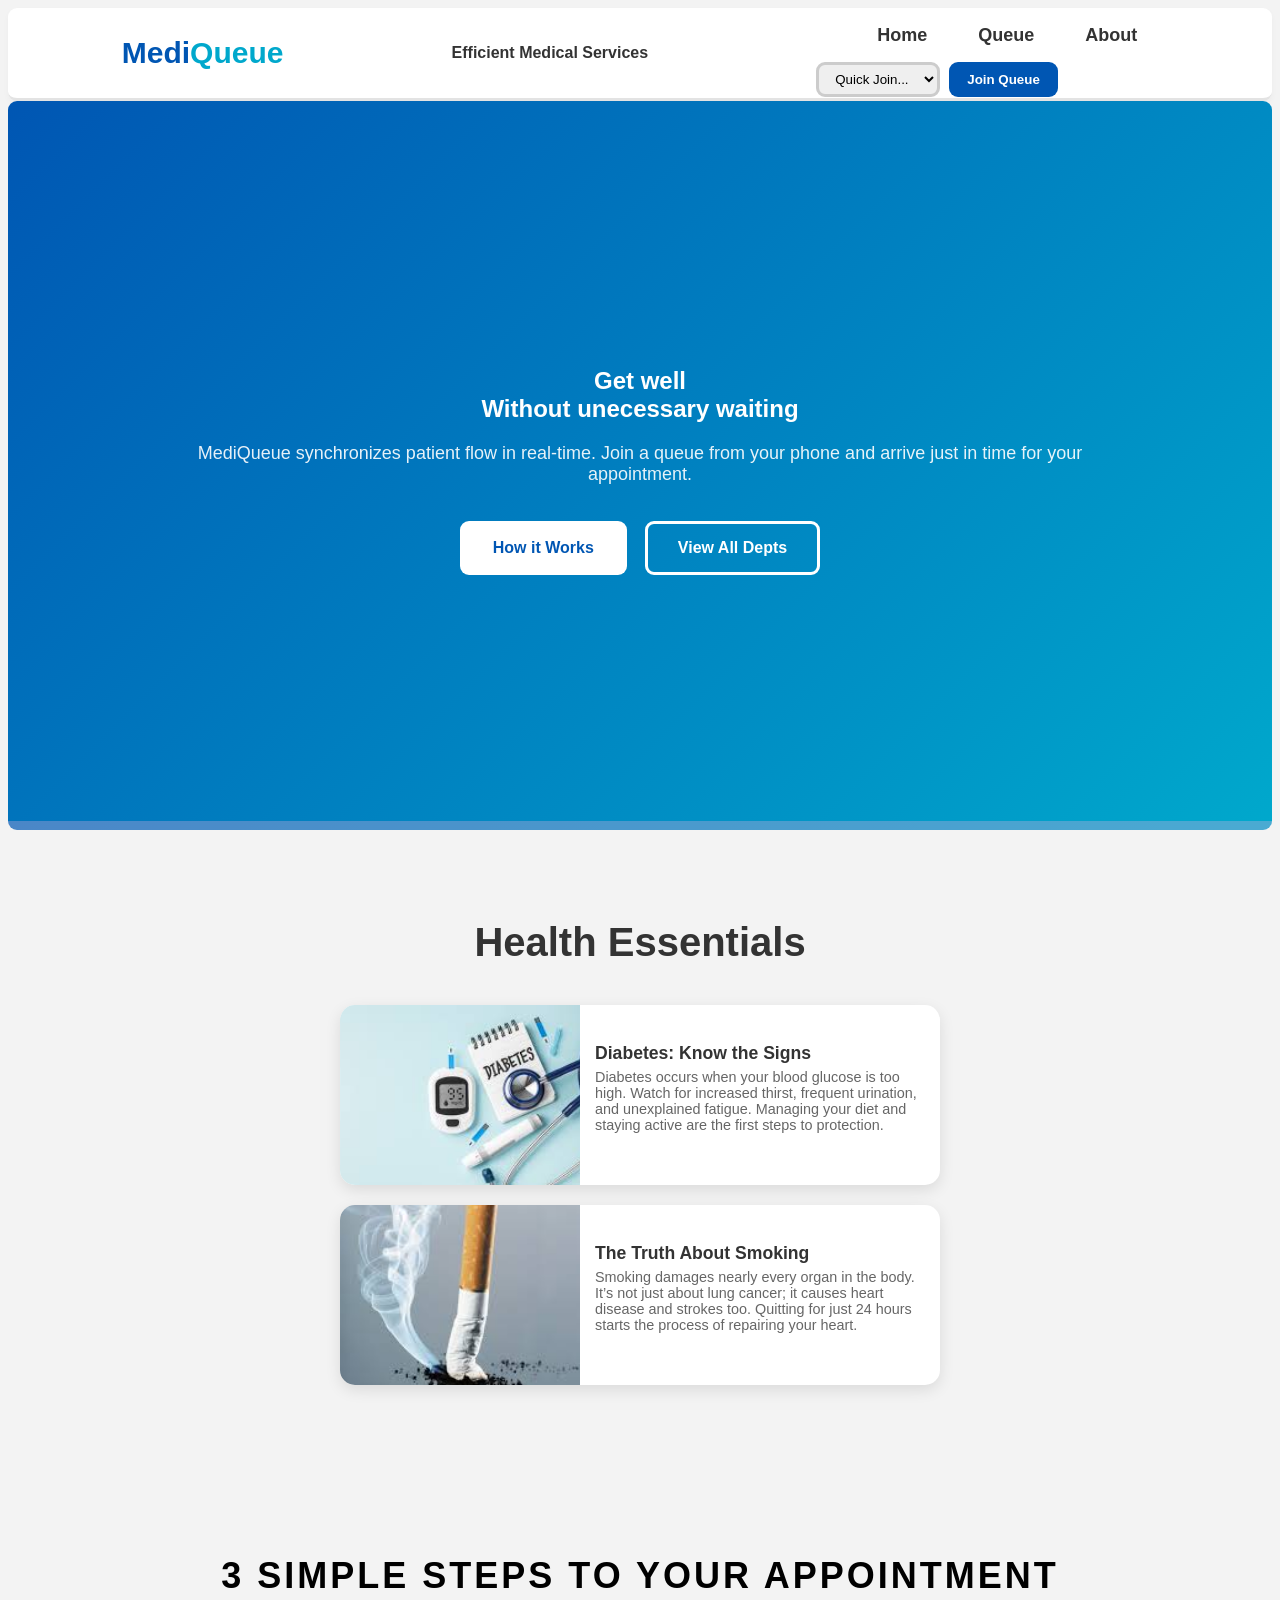
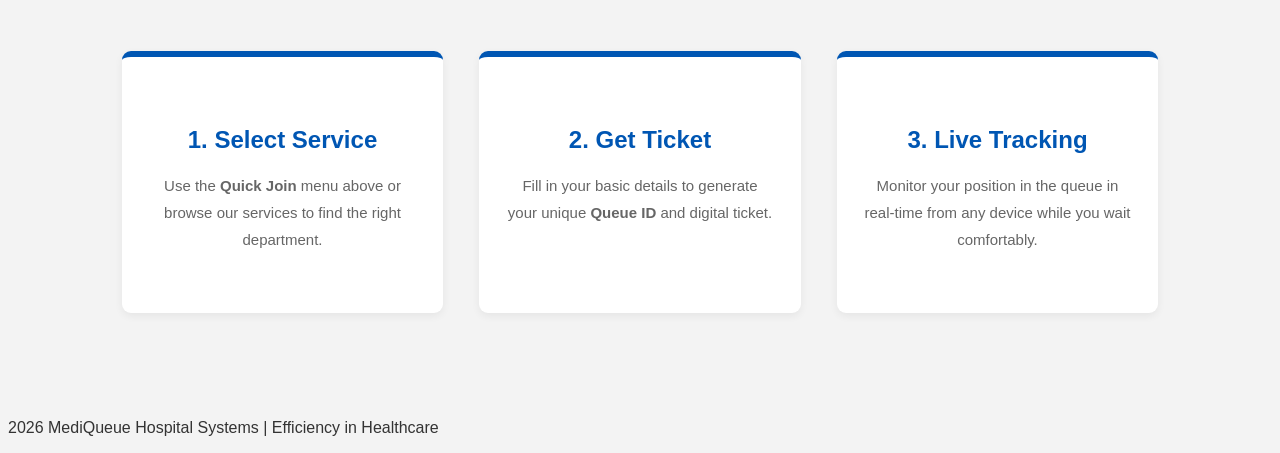
==== index.html @ 0e1d1bbe "adjustments for awareness container & mobile media queries" ====
<!doctype html>
<html lang="en">
  <head>
    <meta charset="UTF-8" />
    <meta name="viewport" content="width=device-width, initial-scale=1.0" />
    <title>MediQueue| Home</title>
    <link rel="stylesheet" href="./style.css" />
  </head>
  <body>
    <header>
      <div class="logo">
        <span class="medi">Medi</span><span class="queue">Queue</span>
      </div>
      <!-- created a navigation on my header -->
      <p><strong>Efficient Medical Services</strong></p>
      <nav class="navbar">
        <ul class="nav-links">
          <li><a href="index.html">Home</a></li>
          <li><a href="booking.html">Queue</a></li>
          <li><a href="about.html">About</a></li>
        </ul>
        <!-- a shortcut to patients with the services they need its like a quick join -->
        <form class="nav-queue-form" action="booking.html" method="GET">
          <select name="dept" id="dept-select" required>
            <option value="" disabled selected>Quick Join...</option>
            <option value="xray">X-Ray</option>
            <option value="dental">Dentist</option>
            <option value="mri">MRI</option>
          </select>
          <button type="submit">Join Queue</button>
        </form>
      </nav>
    </header>
    <main>
      <section class="hero">
        <!-- container for hero contents -->
        <div class="hero-content">
          <h2>Get well <br />Without unecessary waiting</h2>
          <p>
            MediQueue synchronizes patient flow in real-time. Join a queue from
            your phone and arrive just in time for your appointment.
          </p>
          <div class="hero-btns">
            <a href="#how-it-works" class="btn-primary">How it Works</a>
            <a href="booking.html" class="btn-secondary">View All Depts</a>
          </div>
        </div>
      </section>
      <!-- some awareness readings -->
      <section class="awareness-container">
        <h2 class="main-title">Health Essentials</h2>

        <div class="zap-card">
          <div class="zap-image-box">
            <img src="diabetes.jpg" alt="Diabetes Awareness" />
          </div>
          <div class="zap-info">
            <h3>Diabetes: Know the Signs</h3>
            <p>
              Diabetes occurs when your blood glucose is too high. Watch for
              increased thirst, frequent urination, and unexplained fatigue.
              Managing your diet and staying active are the first steps to
              protection.
            </p>
          </div>
        </div>

        <div class="zap-card">
          <div class="zap-image-box">
            <img src="smoking.jpg" alt="Dangers of Smoking" />
          </div>
          <div class="zap-info">
            <h3>The Truth About Smoking</h3>
            <p>
              Smoking damages nearly every organ in the body. It’s not just
              about lung cancer; it causes heart disease and strokes too.
              Quitting for just 24 hours starts the process of repairing your
              heart.
            </p>
          </div>
        </div>
      </section>

      <!-- section steps to follow to use the platfom -->
      <section id="how-it-works" class="info-grid">
        <h2>3 Simple Steps to Your Appointment</h2>
        <div class="steps-container">
          <article class="step-card">
            <h3>1. Select Service</h3>
            <p>
              Use the <strong>Quick Join</strong> menu above or browse our
              services to find the right department.
            </p>
          </article>

          <article class="step-card">
            <h3>2. Get Ticket</h3>
            <p>
              Fill in your basic details to generate your unique
              <strong>Queue ID</strong> and digital ticket.
            </p>
          </article>

          <article class="step-card">
            <h3>3. Live Tracking</h3>
            <p>
              Monitor your position in the queue in real-time from any device
              while you wait comfortably.
            </p>
          </article>
        </div>
      </section>
    </main>
    <!-- footer  -->
    <footer>
      <p>2026 MediQueue Hospital Systems | Efficiency in Healthcare</p>
    </footer>
  </body>
</html>
---- style.css ----
body {
    font-family: 'Segoe UI', Arial, sans-serif;
    background-color: #f3f3f3;
    /* Light grey/white for a sterile feel */
    color: #333333;
    /* Dark grey for easy reading */
}

/* flex things on my header section */
header {
    display: flex;
    align-items: center;
    justify-content: space-between;
    height: 90px;
    padding: 0 9%;
    background-color: #ffff;
    box-shadow: 0px 3px 9px rgba(0, 0, 0, 0.09);
    margin: 0px;
    border-radius: 9px;
    /* header pop up effect */
    border-bottom: 3px solid #e3e3e3;
    /* transition to the header & cursor */
    box-shadow: 0 3px 6px rgba(0, 0, 0, 0.03);
    transition: all 0.6s cubic-bezier(0.165, 0.84, 0.44, 1);
    cursor: pointer;


}

/* the hover effect whe around the header section */
header:hover {
    /* Lift the header slightly (Universal 3) */
    transform: translateY(-3px);

    /* Intensify the shadow (Universal 9) to create depth */
    box-shadow: 0 9px 18px rgba(0, 0, 0, 0.09);

    /* Change border to your Hospital Blue (3px) */
    border-bottom: 3px solid #0056b3;

    /* Slight brightness boost */
    background-color: #fafafa;
}

/* Adjusting Nav Links to react when the Header is hovered */
header:hover .nav-links a {
    color: #0056b3;
}

/* nav links modification */
.nav-links {
    display: flex;
    list-style: none;
    gap: 9px;
    /* Universal 3x3 gap */
    align-items: center;
}


.logo {
    font-size: 30px;
    /* 3 x 10 */
    font-weight: 900;
    /* Universal 9 (Strongest) */
    cursor: pointer;
    transition: transform 0.3s cubic-bezier(0.175, 0.885, 0.32, 1.275);
    display: inline-block;
}

/* Base Colors */
.logo .medi {
    color: #0056b3;
    /* Your Hospital Blue */
    transition: color 0.3s ease;
}

.logo .queue {
    color: #00a8cc;
    /* Your Teal */
    transition: color 0.3s ease;
}

/* THE HOVER TRIGGER
   Explanation: When the mouse enters the .logo area:
   1. The whole thing scales up (Pops).
   2. Medi turns Black.
   3. Queue turns Red (Emergency Red). */

.logo:hover {
    transform: scale(1.09);
    /* The Universal 9 Pop */
}

.logo:hover .medi {
    color: #000000;
    /* Black */
}

.logo:hover .queue {
    color: #d9534f;
    /* Emergency Red (#d9534f is a classic medical red) */
}

/* 2. THE MENU ITEMS (The "Buttons")
   Instead of just text, we give the links padding and a background 
   so they look like clickable menu blocks. */
.nav-links li a {
    text-decoration: none;
    color: #333;
    font-weight: 600;
    font-size: 18px;
    /* 1+8 = 9 */

    /* UNIVERSAL SPACING: 9px top/bottom, 18px left/right */
    padding: 9px 18px;

    /* THE MENU LOOK: Rounded corners and a border */
    border-radius: 6px;
    /* Universal 3x2 */
    border: 3px solid transparent;

    transition: all 0.3s ease;
}

/* 3. THE MENU HOVER EFFECT
   When the user hovers, the link fills with your #f3f3f3 
   background to look like a pressed button. */
.nav-links li a:hover {
    background-color: #f3f3f3;
    /* Matches your body color */
    color: #0056b3;
    /* Hospital Blue text */
    border: 3px solid #0056b3;
    /* Highlights the menu boundary */

    /* 3px lift to show it's active */
    transform: translateY(-3px);
}

/* 4. THE ACTIVE STATE
   Use this for the page the user is currently on. */
.nav-links li a.active {
    background-color: #0056b3;
    color: #ffffff;
    border: 3px solid #0056b3;
}

/* nav form modifications */
/* 4. THE NAV FORM - Quick Queue
    The inputs use 9px rounding and 36px height 
   to stay within the universal flow. */
.nav-queue-form {
    display: flex;
    gap: 9px;
}

.nav-queue-form select {
    padding: 6px 12px;
    border-radius: 9px;
    border: 3px solid #cccccc;
    outline: none;
}

.nav-queue-form button {
    padding: 9px 18px;
    border-radius: 9px;
    background-color: #0056b3;
    color: white;
    border: none;
    font-weight: 900;
    cursor: pointer;
}

/* heros section */
/* heros cotainer beautification */
.hero {
    display: flex;
    align-items: center;
    justify-content: center;
    height: 60vh;
    padding: 90px 9%;
    background: linear-gradient(135deg, #0056b3 0%, #00a8cc 100%);
    color: #ffffff;
    text-align: center;
    /* Subtle texture using the #f3f3f3 body color logic at low opacity */
    border-bottom: 9px solid rgba(243, 243, 243, 0.3);
    border-radius: 9px;
}

/* heros content */
.hero-content {
    max-width: 900px;
    /* Universal 9 - Focus width */
}

.hero h1 {
    font-size: 63px;
    /* 6+3 = 9 | Multiples of 9 */
    font-weight: 900;
    margin-bottom: 27px;
    /* 9 x 3 */
    line-height: 0.9;
    letter-spacing: -1px;
}

.hero p {
    font-size: 18px;
    /* 1+8 = 9 | 3 x 6 */
    font-weight: 300;
    /* Light foundation */
    margin-bottom: 36px;
    /* 6 x 6 */
    opacity: 0.9;
    /* Universal 9 opacity */
}

/* hero btns */
.hero-btns {
    display: flex;
    gap: 18px;
    /* 9 x 2 */
    justify-content: center;
}

.btn-primary,
.btn-secondary {
    padding: 15px 30px;
    /* 1+5=6 and 3+0=3 */
    border-radius: 9px;
    /* Universal 9 curve */
    font-weight: 600;
    text-decoration: none;
    transition: all 0.3s ease;
    border: 3px solid transparent;
}

.btn-primary {
    background-color: #ffffff;
    color: #0056b3;
}

.btn-secondary {
    background-color: transparent;
    color: #ffffff;
    border: 3px solid #ffffff;
}

/* button hover effects */
.btn-primary:hover {
    transform: translateY(-3px) scale(1.03);
    background-color: #f3f3f3;
    /* Matches your body color */
    box-shadow: 0 9px 18px rgba(0, 0, 0, 0.2);
}

.btn-secondary:hover {
    background-color: rgba(255, 255, 255, 0.1);
    transform: translateY(-3px);
}

/* info grid */
.info-grid {
    padding: 90px 9%;
    text-align: center;
    background-color: #f3f3f3;
    /* Matching your universal body color */
}

.info-grid h2 {
    font-size: 36px;
    /* 3+6 = 9 | Universal 9 */
    margin-bottom: 54px;
    /* 9 x 6 */
    color: #000000;
    /* Matching your black logo hover state */
    text-transform: uppercase;
    letter-spacing: 3px;
}

/* 2. THE STEPS CONTAINER (The Grid)
   Explanation: We use 'display: grid' with 3 columns. 
   3 columns = 33.3% each, creating a perfect Universal 3 balance. */
.steps-container {
    display: grid;
    grid-template-columns: repeat(3, 1fr);
    gap: 36px;
    /* 9 x 4 | Spacious and organized */
    border-radius: 9px;
}

/* 3. THE STEP CARDS
   Explanation: Each card uses a 9px border-radius and a 
   3px top-border for that professional medical highlight. */
.step-card {
    background-color: #ffffff;
    padding: 45px 27px;
    /* 4+5=9 and 2+7=9 */
    border-radius: 9px;
    box-shadow: 0 3px 9px rgba(0, 0, 0, 0.06);
    border-top: 6px solid #0056b3;
    /* The Balance (6) */
    transition: all 0.6s ease;
    /* Universal 6 transition */
}

.step-card h3 {
    font-size: 24px;
    /* 2+4 = 6 */
    margin-bottom: 18px;
    /* 9 x 2 */
    color: #0056b3;
}

.step-card p {
    font-size: 15px;
    /* 1+5 = 6 */
    color: #666;
    line-height: 1.8;
    /* 3 x 0.6 */
}

/* hover effects */
/* Explanation: When a user hovers, the card "Pops" just like the logo.  */
/* We change the border to Red to show activity. */
.step-card:hover {
    transform: translateY(-9px);
    /* The Universal 9 Lift */
    box-shadow: 0 18px 36px rgba(0, 0, 0, 0.12);
    border-top: 6px solid #d9534f;
    /* Shifts to Emergency Red */
}

/* media queries to ensure right display on different devices like mobile phone ,desktop & tablet */
@media (max-width: 768px) {
    .steps-container {
        grid-template-columns: 1fr;
        padding: 0 3%;
    }
}

/* images injected in the service page by the inscript javascript */
.dept-img {
    width: 100%;
    /* Fills the width of the card */
    max-width: 600px;
    /* Prevents it from getting TOO huge on big screens */
    height: 400px;
    /* Increased from 250px to make it "big a little more" */
    object-fit: cover;
    /* Keeps the photo from stretching/looking weird */
    border-radius: 12px;
    /* Softens the corners */
    display: block;
    /* Centers it better */
    margin: 0 auto 20px;
    /* Centers the image and adds space below it */
    box-shadow: 0 4px 15px rgba(0, 0, 0, 0.1);
    /* Optional: adds a nice lift */
}


/* 2. The "Pop" Entrance Animation */
@keyframes popIn {
    0% {
        transform: scale(0.5);
        opacity: 0;
    }

    70% {
        transform: scale(1.1);
    }

    /* The "Bounce" or Zap */
    100% {
        transform: scale(1);
        opacity: 1;
    }
}

.main-title {
    text-align: center;
    /* Centers the text inside the box */
    margin: 40px auto;
    /* Adds space top/bottom and centers the box itself */
    width: 100%;
    /* Ensures it has the full width to center within */
    font-size: 2.5rem;
    /* Makes it stand out as a main heading */
    color: #333;
    /* Dark professional color */
    position: relative;
    /* Useful if you want to add underlines later */
}

/* 1. THE BOX AROUND THE CARDS */
.awareness-container {
    width: 600px;
    /* Sets a small, fixed width */
    margin: 50px auto;
    /* The 'auto' part forces it to the center of the page */
    display: flex;
    flex-direction: column;
    gap: 20px;
    /* Space between the two cards */
}

/* 2. THE TITLE */
.main-title {
    text-align: center;
    /* Puts the text in the middle */
    margin-bottom: 20px;
}

/* 3. THE CARD */
.zap-card {
    display: flex;
    /* Image and Text sit side-by-side */
    height: 180px;
    /* Makes the card short and sleek */
    background: white;
    border-radius: 15px;
    box-shadow: 0 5px 15px rgba(0, 0, 0, 0.1);
    overflow: hidden;
    transition: transform 0.3s;
    /* The 'Zap' speed */
    cursor: pointer;
}

/* 4. THE ZAP (Pop out when hovered) */
.zap-card:hover {
    transform: scale(1.05);
    /* Card grows slightly */
}

/* 5. IMAGE SIDE (40% of the card) */
.zap-image-box {
    flex: 0 0 40%;
}

.zap-image-box img {
    width: 100%;
    height: 100%;
    object-fit: cover;
    /* Keeps the photo looking sharp */
}

/* 6. TEXT SIDE (60% of the card) */
.zap-info {
    flex: 1;
    padding: 15px;
    display: flex;
    flex-direction: column;
    justify-content: center;
    /* Centers text top-to-bottom */
}

.zap-info h3 {
    margin: 0;
    font-size: 1.1rem;
}

.zap-info p {
    font-size: 0.9rem;
    color: #666;
    margin-top: 5px;
}
/* fix for mobile query */
@media (max-width: 600px) {
    .awareness-container {
        width: 90%;
        /* On small screens, don't stay 600px or you'll go off-edge */
    }
}
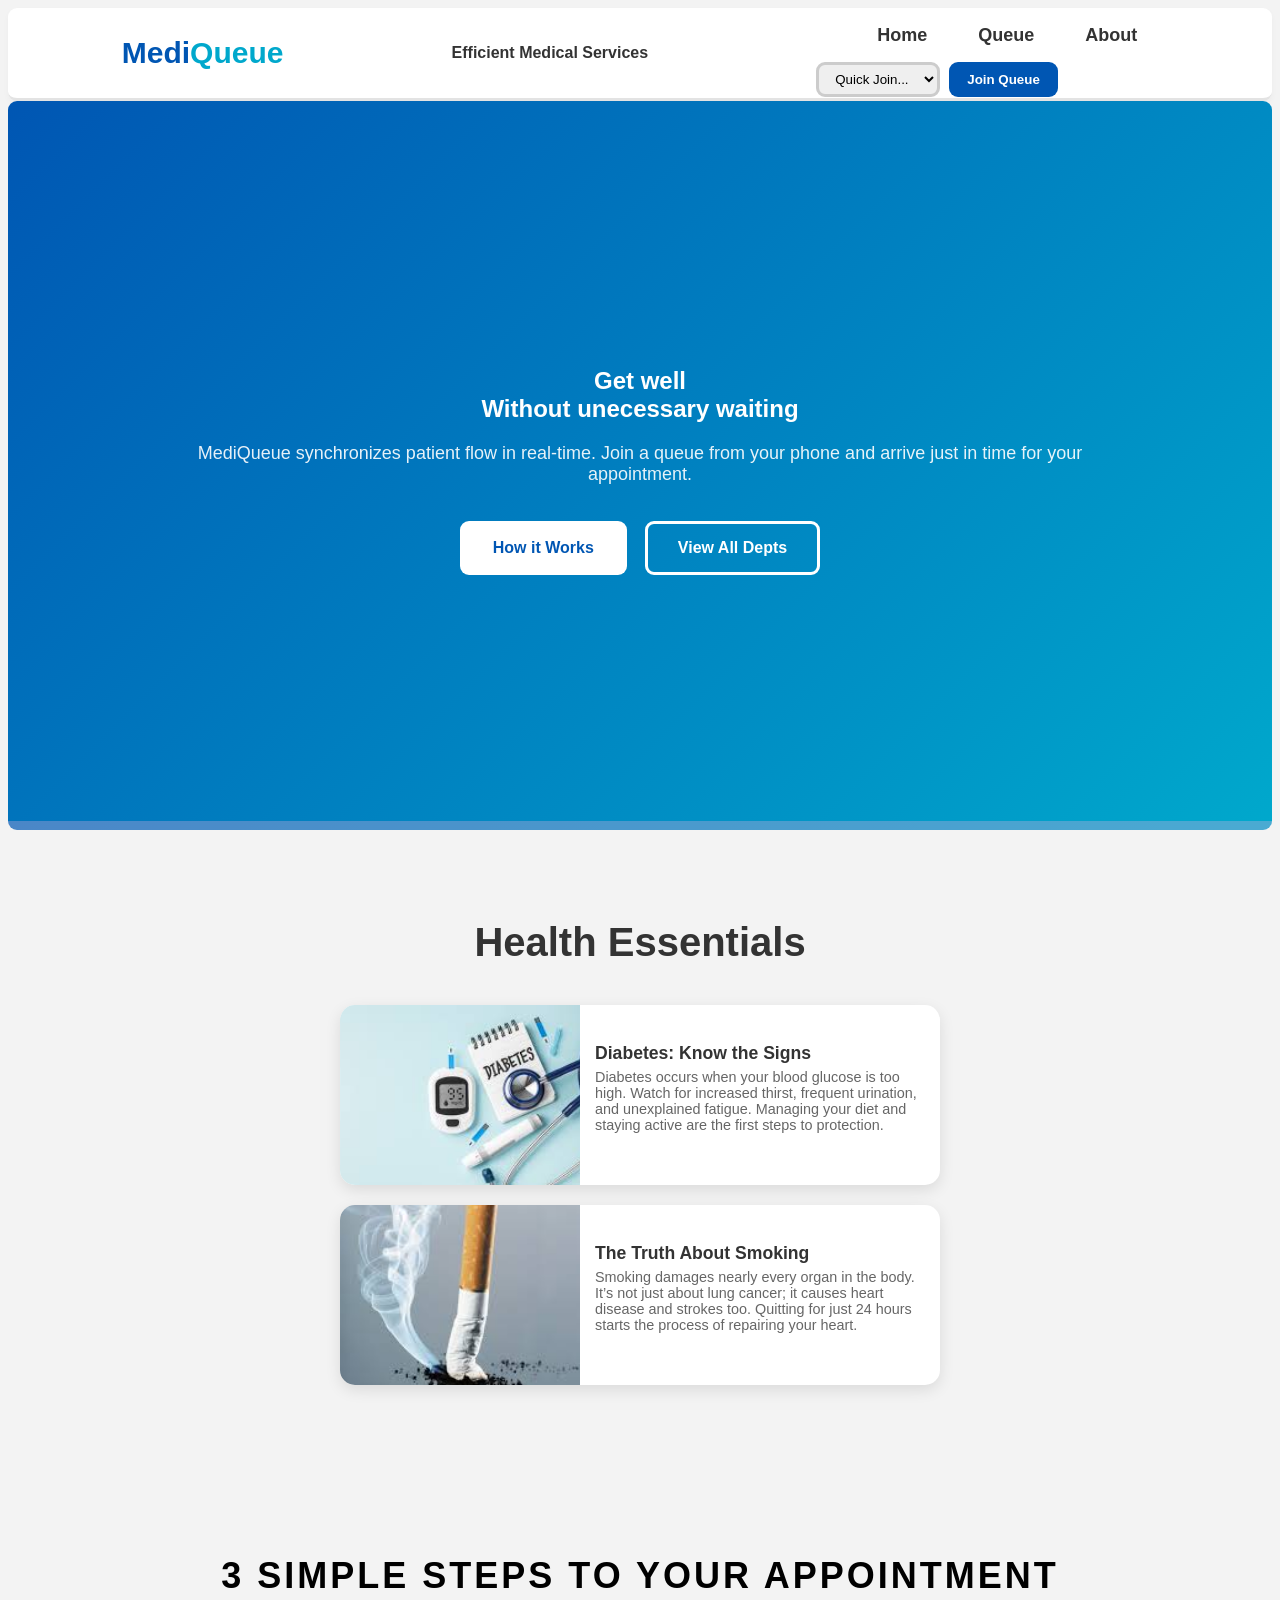
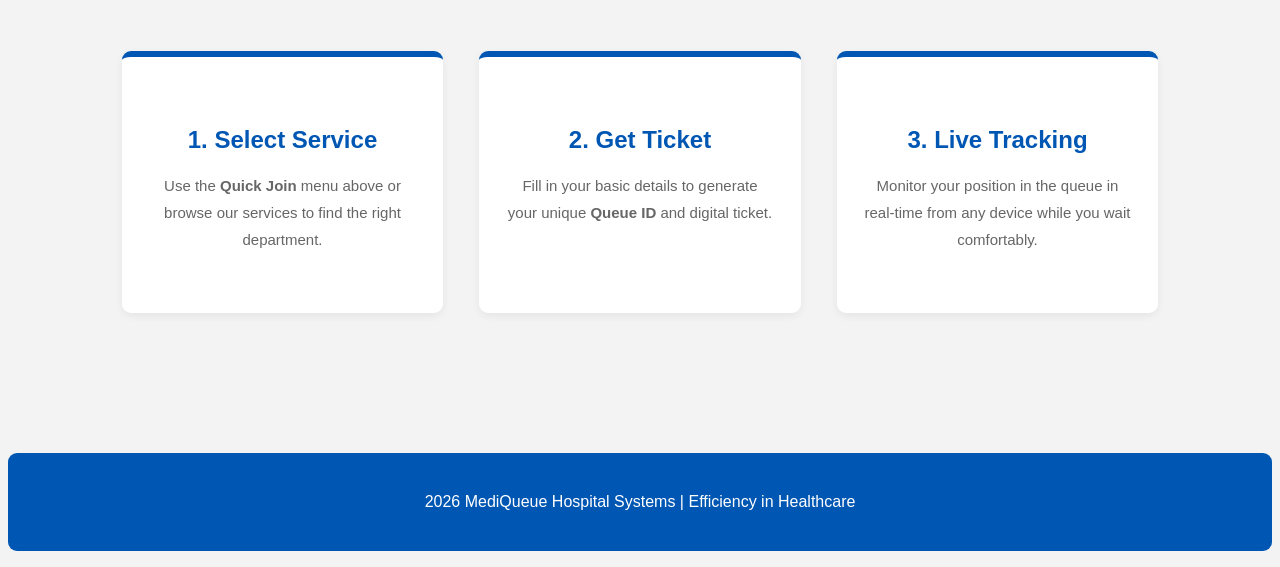
==== commit e1be4e4b: "adjustment on the footer" ====
--- a/index.html
+++ b/index.html
@@ -113,7 +113,7 @@
     </main>
     <!-- footer  -->
     <footer>
-      <p>2026 MediQueue Hospital Systems | Efficiency in Healthcare</p>
+      <p class="footer">2026 MediQueue Hospital Systems | Efficiency in Healthcare</p>
     </footer>
   </body>
 </html>
--- a/style.css
+++ b/style.css
@@ -470,4 +470,12 @@
         width: 90%;
         /* On small screens, don't stay 600px or you'll go off-edge */
     }
-}   +}  
+.footer {
+    background-color: #0056b3;
+    color: white;           /* White Text */
+    text-align: center;     /* Centers Everything */
+    padding: 40px 20px;     /* Space inside */
+    margin-top: 50px;
+    border-radius: 9px;
+} 
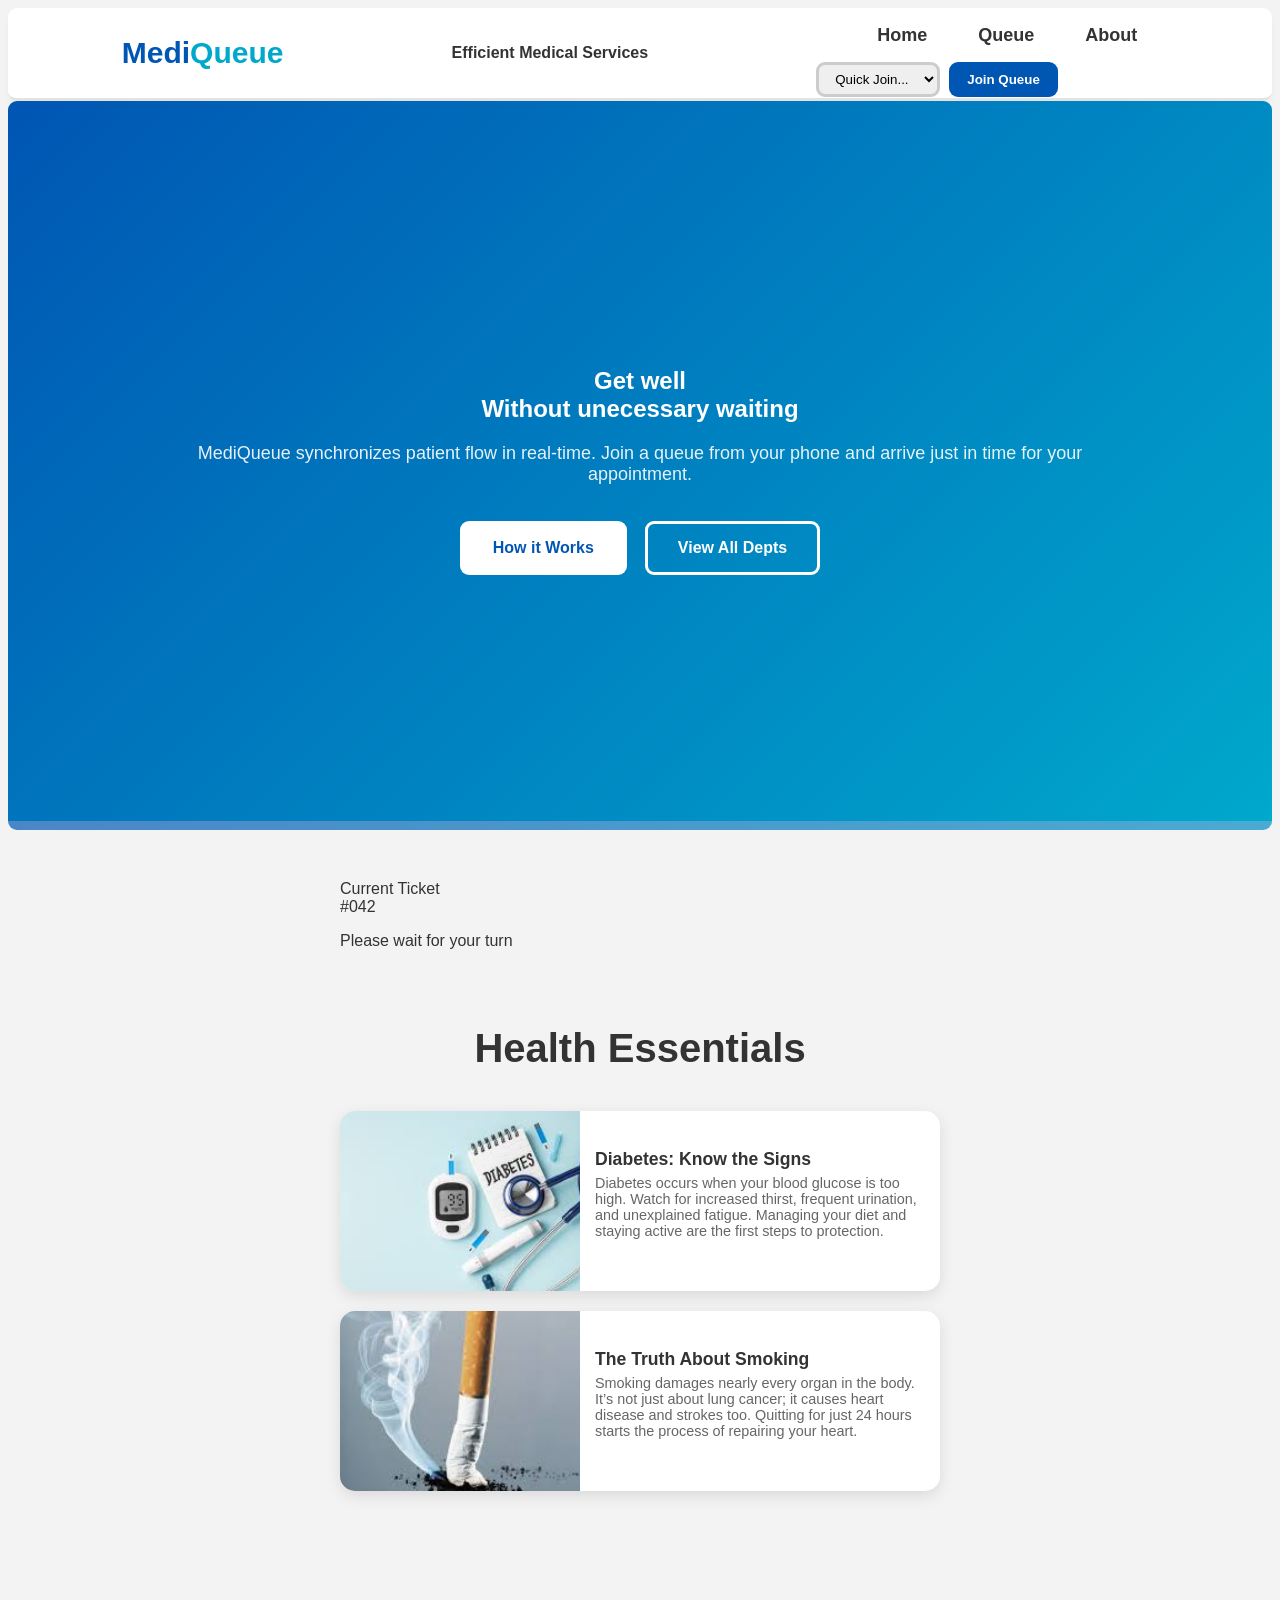
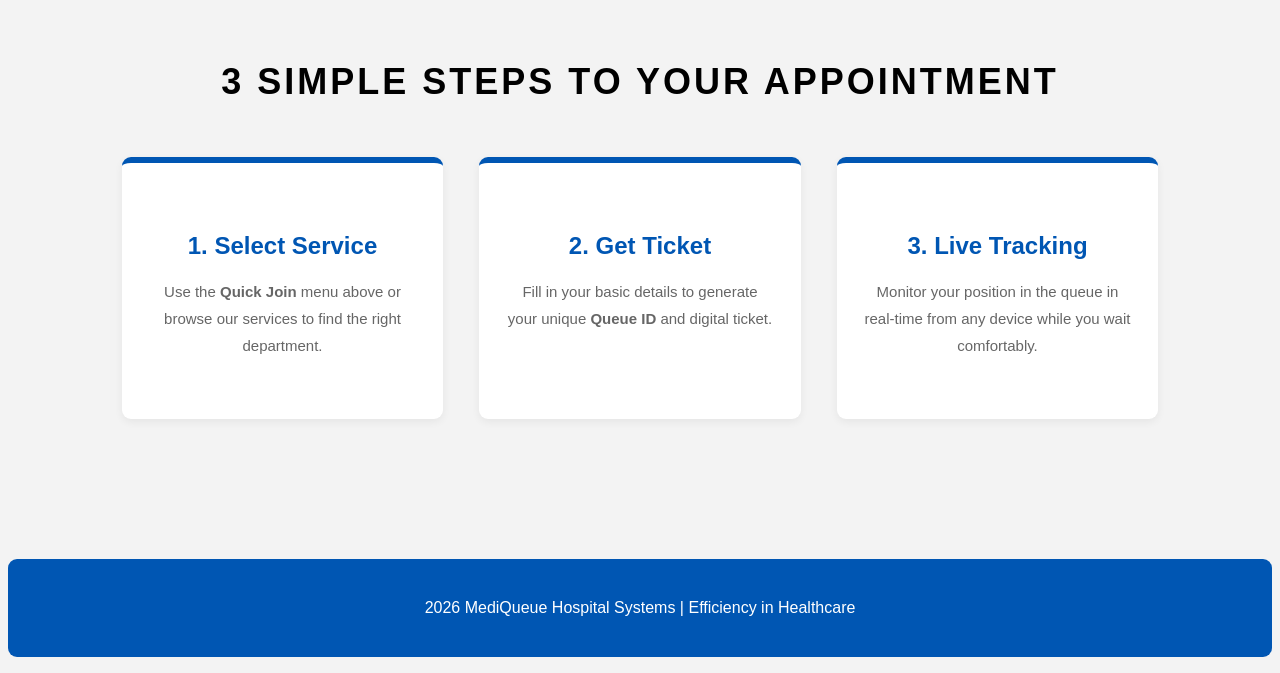
==== commit 8e6943d2: "created a ticket dispay container" ====
--- a/index.html
+++ b/index.html
@@ -1,119 +1,129 @@
 <!doctype html>
 <html lang="en">
-  <head>
-    <meta charset="UTF-8" />
-    <meta name="viewport" content="width=device-width, initial-scale=1.0" />
-    <title>MediQueue| Home</title>
-    <link rel="stylesheet" href="./style.css" />
-  </head>
-  <body>
-    <header>
-      <div class="logo">
-        <span class="medi">Medi</span><span class="queue">Queue</span>
+
+<head>
+  <meta charset="UTF-8" />
+  <meta name="viewport" content="width=device-width, initial-scale=1.0" />
+  <title>MediQueue| Home</title>
+  <link rel="stylesheet" href="./style.css" />
+</head>
+
+<body>
+  <header>
+    <div class="logo">
+      <span class="medi">Medi</span><span class="queue">Queue</span>
+    </div>
+    <!-- created a navigation on my header -->
+    <p><strong>Efficient Medical Services</strong></p>
+    <nav class="navbar">
+      <ul class="nav-links">
+        <li><a href="index.html">Home</a></li>
+        <li><a href="booking.html">Queue</a></li>
+        <li><a href="about.html">About</a></li>
+      </ul>
+      <!-- a shortcut to patients with the services they need its like a quick join -->
+      <form class="nav-queue-form" action="booking.html" method="GET">
+        <select name="dept" id="dept-select" required>
+          <option value="" disabled selected>Quick Join...</option>
+          <option value="xray">X-Ray</option>
+          <option value="dental">Dentist</option>
+          <option value="mri">MRI</option>
+        </select>
+        <button type="submit">Join Queue</button>
+      </form>
+    </nav>
+  </header>
+  <main>
+    <section class="hero">
+      <!-- container for hero contents -->
+      <div class="hero-content">
+        <h2>Get well <br />Without unecessary waiting</h2>
+        <p>
+          MediQueue synchronizes patient flow in real-time. Join a queue from
+          your phone and arrive just in time for your appointment.
+        </p>
+        <div class="hero-btns">
+          <a href="#how-it-works" class="btn-primary">How it Works</a>
+          <a href="booking.html" class="btn-secondary">View All Depts</a>
+        </div>
       </div>
-      <!-- created a navigation on my header -->
-      <p><strong>Efficient Medical Services</strong></p>
-      <nav class="navbar">
-        <ul class="nav-links">
-          <li><a href="index.html">Home</a></li>
-          <li><a href="booking.html">Queue</a></li>
-          <li><a href="about.html">About</a></li>
-        </ul>
-        <!-- a shortcut to patients with the services they need its like a quick join -->
-        <form class="nav-queue-form" action="booking.html" method="GET">
-          <select name="dept" id="dept-select" required>
-            <option value="" disabled selected>Quick Join...</option>
-            <option value="xray">X-Ray</option>
-            <option value="dental">Dentist</option>
-            <option value="mri">MRI</option>
-          </select>
-          <button type="submit">Join Queue</button>
-        </form>
-      </nav>
-    </header>
-    <main>
-      <section class="hero">
-        <!-- container for hero contents -->
-        <div class="hero-content">
-          <h2>Get well <br />Without unecessary waiting</h2>
+    </section>
+    <!-- some awareness readings -->
+    <section class="awareness-container">
+      <div class="ticket-display">
+        <span class="ticket-label">Current Ticket</span>
+        <div class="ticket-number">#042</div>
+        <p class="ticket-status">Please wait for your turn</p>
+      </div>
+      <h2 class="main-title">Health Essentials</h2>
+
+      <div class="zap-card">
+        <div class="zap-image-box">
+          <img src="diabetes.jpg" alt="Diabetes Awareness" />
+        </div>
+        <div class="zap-info">
+          <h3>Diabetes: Know the Signs</h3>
           <p>
-            MediQueue synchronizes patient flow in real-time. Join a queue from
-            your phone and arrive just in time for your appointment.
+            Diabetes occurs when your blood glucose is too high. Watch for
+            increased thirst, frequent urination, and unexplained fatigue.
+            Managing your diet and staying active are the first steps to
+            protection.
           </p>
-          <div class="hero-btns">
-            <a href="#how-it-works" class="btn-primary">How it Works</a>
-            <a href="booking.html" class="btn-secondary">View All Depts</a>
-          </div>
         </div>
-      </section>
-      <!-- some awareness readings -->
-      <section class="awareness-container">
-        <h2 class="main-title">Health Essentials</h2>
+      </div>
 
-        <div class="zap-card">
-          <div class="zap-image-box">
-            <img src="diabetes.jpg" alt="Diabetes Awareness" />
-          </div>
-          <div class="zap-info">
-            <h3>Diabetes: Know the Signs</h3>
-            <p>
-              Diabetes occurs when your blood glucose is too high. Watch for
-              increased thirst, frequent urination, and unexplained fatigue.
-              Managing your diet and staying active are the first steps to
-              protection.
-            </p>
-          </div>
+      <div class="zap-card">
+        <div class="zap-image-box">
+          <img src="smoking.jpg" alt="Dangers of Smoking" />
         </div>
+        <div class="zap-info">
+          <h3>The Truth About Smoking</h3>
+          <p>
+            Smoking damages nearly every organ in the body. It’s not just
+            about lung cancer; it causes heart disease and strokes too.
+            Quitting for just 24 hours starts the process of repairing your
+            heart.
+          </p>
+        </div>
+      </div>
+    </section>
 
-        <div class="zap-card">
-          <div class="zap-image-box">
-            <img src="smoking.jpg" alt="Dangers of Smoking" />
-          </div>
-          <div class="zap-info">
-            <h3>The Truth About Smoking</h3>
-            <p>
-              Smoking damages nearly every organ in the body. It’s not just
-              about lung cancer; it causes heart disease and strokes too.
-              Quitting for just 24 hours starts the process of repairing your
-              heart.
-            </p>
-          </div>
-        </div>
-      </section>
+    <!-- section steps to follow to use the platfom -->
+    <section id="how-it-works" class="info-grid">
+      <h2>3 Simple Steps to Your Appointment</h2>
+      <div class="steps-container">
+        <article class="step-card">
+          <h3>1. Select Service</h3>
+          <p>
+            Use the <strong>Quick Join</strong> menu above or browse our
+            services to find the right department.
+          </p>
+        </article>
 
-      <!-- section steps to follow to use the platfom -->
-      <section id="how-it-works" class="info-grid">
-        <h2>3 Simple Steps to Your Appointment</h2>
-        <div class="steps-container">
-          <article class="step-card">
-            <h3>1. Select Service</h3>
-            <p>
-              Use the <strong>Quick Join</strong> menu above or browse our
-              services to find the right department.
-            </p>
-          </article>
+        <article class="step-card">
+          <h3>2. Get Ticket</h3>
+          <p>
+            Fill in your basic details to generate your unique
+            <strong>Queue ID</strong> and digital ticket.
+          </p>
+        </article>
 
-          <article class="step-card">
-            <h3>2. Get Ticket</h3>
-            <p>
-              Fill in your basic details to generate your unique
-              <strong>Queue ID</strong> and digital ticket.
-            </p>
-          </article>
+        <article class="step-card">
+          <h3>3. Live Tracking</h3>
+          <p>
+            Monitor your position in the queue in real-time from any device
+            while you wait comfortably.
+          </p>
+        </article>
+      </div>
+    </section>
+  </main>
+  <!-- footer  -->
+  <footer>
+    <p class="footer">
+      2026 MediQueue Hospital Systems | Efficiency in Healthcare
+    </p>
+  </footer>
+</body>
 
-          <article class="step-card">
-            <h3>3. Live Tracking</h3>
-            <p>
-              Monitor your position in the queue in real-time from any device
-              while you wait comfortably.
-            </p>
-          </article>
-        </div>
-      </section>
-    </main>
-    <!-- footer  -->
-    <footer>
-      <p class="footer">2026 MediQueue Hospital Systems | Efficiency in Healthcare</p>
-    </footer>
-  </body>
-</html>
+</html>
--- a/style.css
+++ b/style.css
@@ -169,6 +169,21 @@
     border: none;
     font-weight: 900;
     cursor: pointer;
+}
+.exit-btn {
+    padding: 9px 18px;
+    border-radius: 9px;
+    background-color:#0056b3 ;
+    border: none;
+    font-weight: 900;
+    cursor: pointer;
+    font-style: none;
+    margin-top: 40px;
+
+}
+.exit-btn a{
+    text-decoration: none;
+    color: #ffff;
 }
 
 /* heros section */
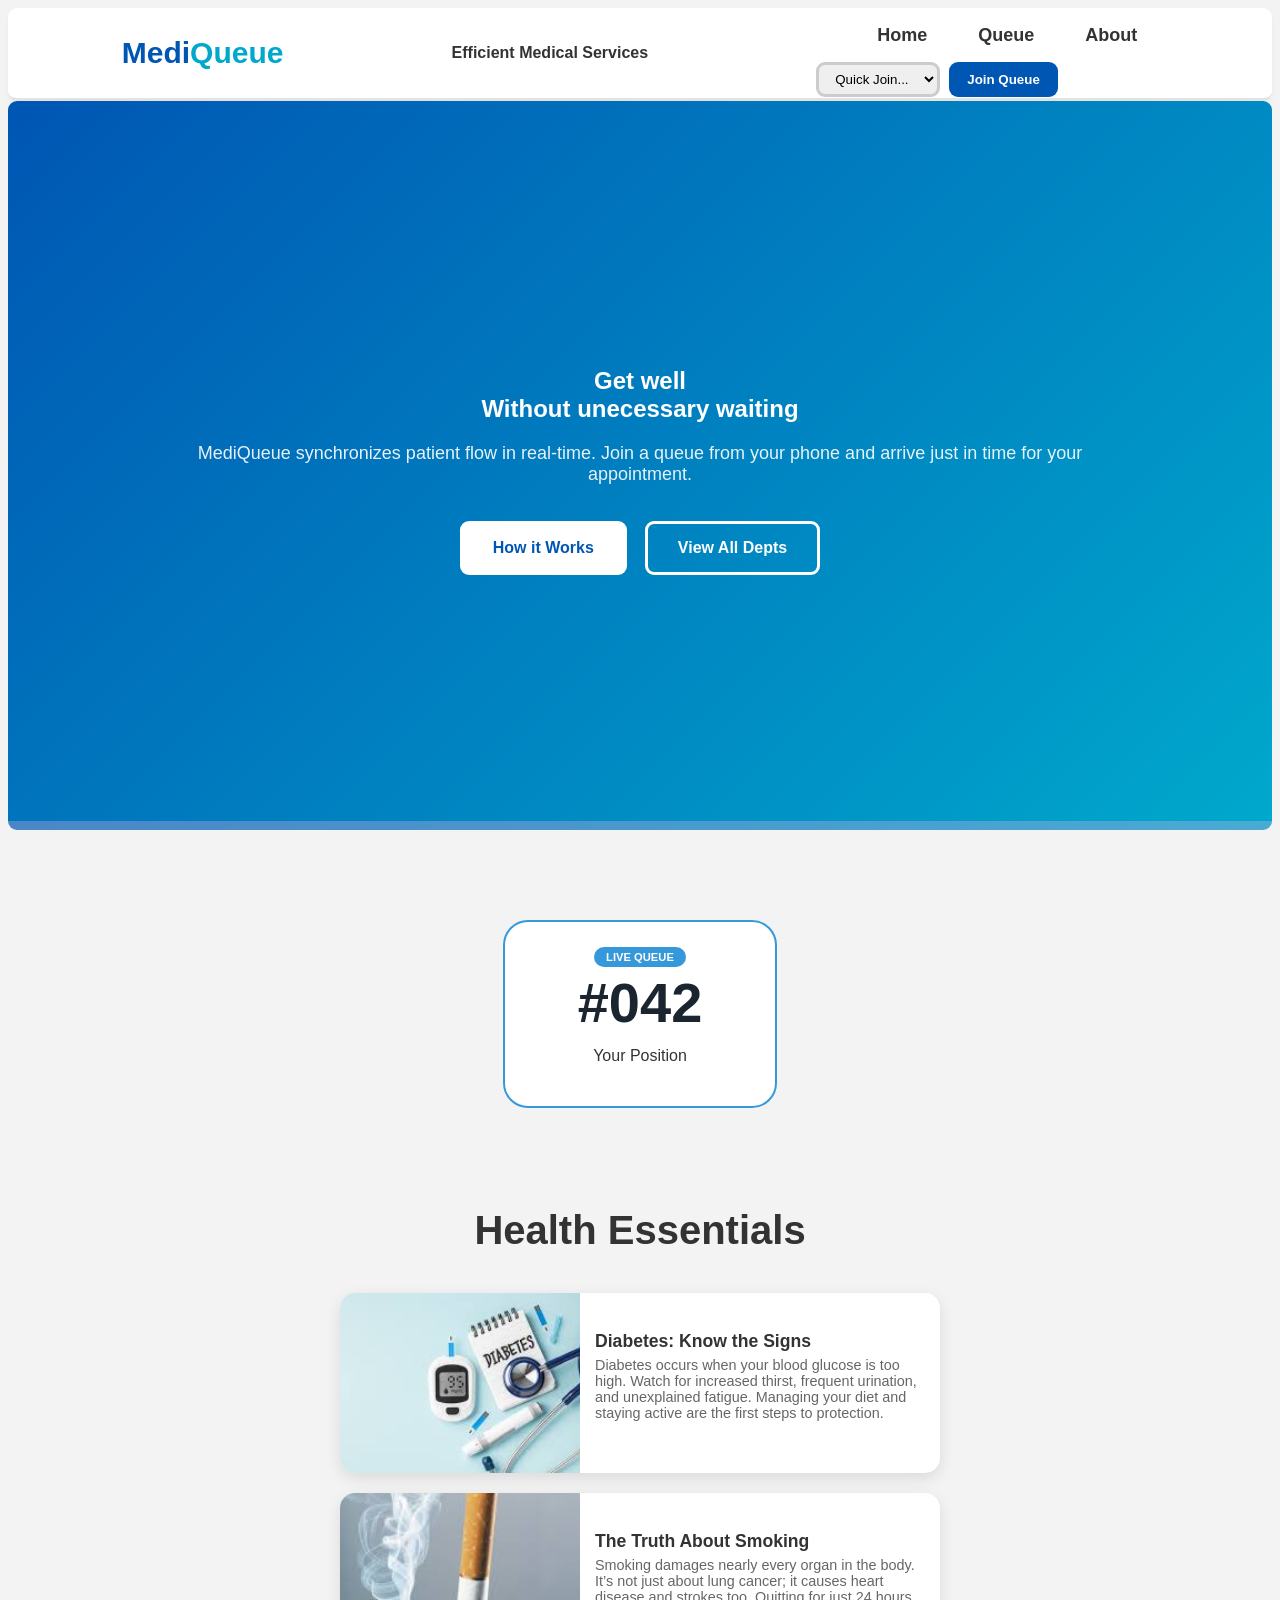
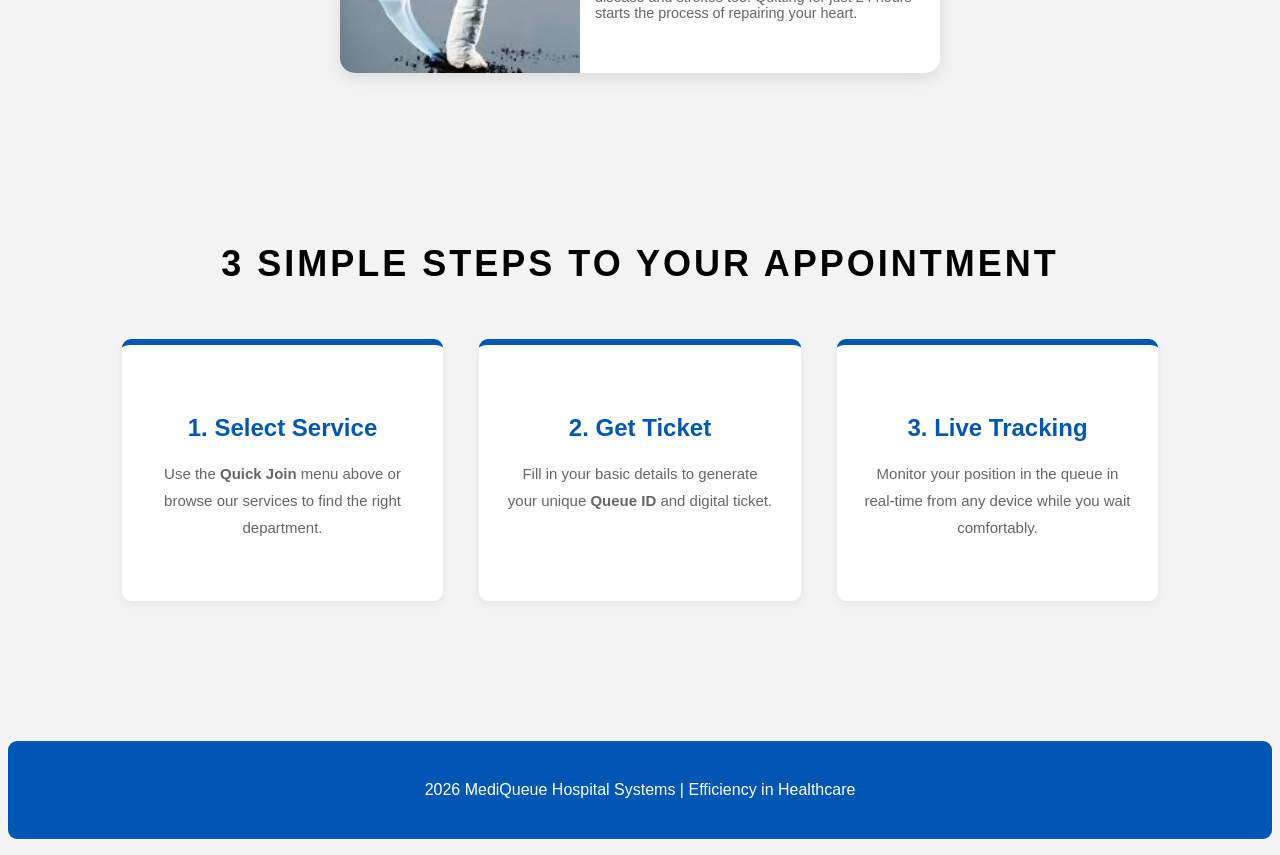
==== commit 29b5aea7: "changes ti ticket view" ====
--- a/index.html
+++ b/index.html
@@ -50,11 +50,13 @@
     </section>
     <!-- some awareness readings -->
     <section class="awareness-container">
-      <div class="ticket-display">
-        <span class="ticket-label">Current Ticket</span>
-        <div class="ticket-number">#042</div>
-        <p class="ticket-status">Please wait for your turn</p>
-      </div>
+     <div class="ticket-wrapper">
+    <div class="ticket-glow-card">
+        <span class="live-indicator">LIVE QUEUE</span>
+        <div class="number">#042</div>
+        <p>Your Position</p>
+    </div>
+</div>
       <h2 class="main-title">Health Essentials</h2>
 
       <div class="zap-card">
--- a/style.css
+++ b/style.css
@@ -406,6 +406,73 @@
     position: relative;
     /* Useful if you want to add underlines later */
 }
+/* ticket container  */
+.ticket-wrapper {
+    display: flex;
+    justify-content: center;
+    margin: 40px 0;
+    /* This animation makes it drop in from the top and bounce */
+    animation: popIn 0.8s cubic-bezier(0.175, 0.885, 0.32, 1.275);
+}
+
+/* THE CARD */
+.ticket-glow-card {
+    background: #ffffff;
+    width: 220px;
+    padding: 25px;
+    border-radius: 25px;
+    text-align: center;
+    position: relative;
+    border: 2px solid #3498db;
+    
+    /* THE GLOW: This creates the blue pulse at the top and bottom */
+    animation: blueGlow 2s infinite alternate;
+}
+
+.number {
+    font-size: 3.5rem;
+    font-weight: 900;
+    color: #1a252f;
+    line-height: 1;
+    margin: 10px 0;
+}
+
+.live-indicator {
+    background: #3498db;
+    color: white;
+    padding: 4px 12px;
+    border-radius: 20px;
+    font-size: 0.7rem;
+    font-weight: bold;
+}
+
+/* --- THE ANIMATIONS --- */
+
+/* 1. The Entrance Pop (from top) */
+@keyframes popIn {
+    0% {
+        transform: translateY(-50px);
+        opacity: 0;
+    }
+    100% {
+        transform: translateY(0);
+        opacity: 1;
+    }
+}
+
+/* 2. The Blue Glow Pulse */
+@keyframes blueGlow {
+    0% {
+        /* Glow stays tight at the top */
+        box-shadow: 0 -5px 15px rgba(52, 152, 219, 0.3), 
+                    0 5px 15px rgba(52, 152, 219, 0.1);
+    }
+    100% {
+        /* Glow moves and expands to the bottom */
+        box-shadow: 0 -2px 10px rgba(52, 152, 219, 0.1), 
+                    0 10px 30px rgba(52, 152, 219, 0.6);
+    }
+}
 
 /* 1. THE BOX AROUND THE CARDS */
 .awareness-container {
